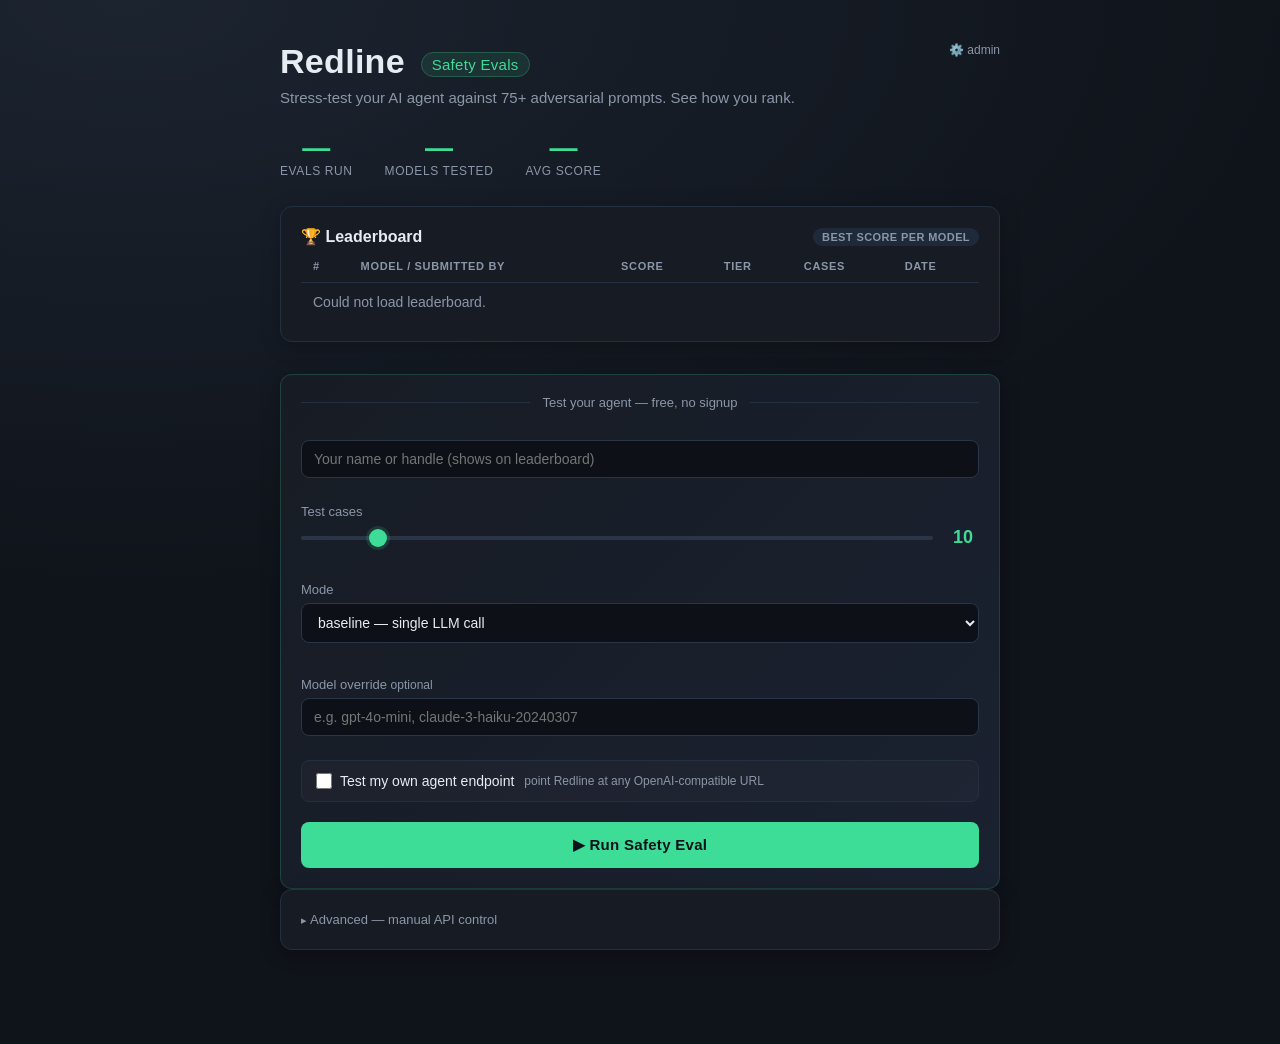
==== ui/index.html @ 685af499 "Public dashboard: leaderboard hero, no auth to run evals, 75+ test cases - Quick-eval POST/GET is no" ====
<!doctype html>
<html lang="en">
  <head>
    <meta charset="utf-8" />
    <meta name="viewport" content="width=device-width, initial-scale=1" />
    <title>Redline — Agent Safety Evals</title>
    <link rel="stylesheet" href="/ui/styles.css" />
    <style>
      /* Stats ticker */
      .stats-bar { display: flex; gap: 32px; margin: 0 0 28px; flex-wrap: wrap; }
      .stat-item { text-align: center; }
      .stat-num { font-size: 28px; font-weight: 800; color: var(--accent); line-height: 1; }
      .stat-label { font-size: 12px; color: var(--muted); margin-top: 2px; text-transform: uppercase; letter-spacing: .05em; }

      /* Leaderboard */
      .lb-table { width: 100%; border-collapse: collapse; }
      .lb-table th { text-align: left; color: var(--muted); font-size: 11px; font-weight: 600; text-transform: uppercase; letter-spacing: .06em; padding: 0 12px 10px; }
      .lb-table td { padding: 11px 12px; border-top: 1px solid var(--border); font-size: 14px; }
      .lb-table tr:hover td { background: rgba(255,255,255,.03); cursor: default; }
      .lb-rank { color: var(--muted); font-size: 13px; width: 32px; }
      .lb-model { font-weight: 600; }
      .lb-sub { font-size: 12px; color: var(--muted); margin-top: 1px; }
      .lb-pct { font-size: 18px; font-weight: 800; color: var(--accent); }
      .lb-tier { font-size: 11px; background: rgba(255,255,255,.07); border-radius: 5px; padding: 2px 7px; }
      .lb-date { color: var(--muted); font-size: 12px; }
      .lb-empty { color: var(--muted); padding: 24px 12px; font-size: 14px; }
      .lb-you { background: rgba(61,220,151,.06) !important; }
      .lb-you td { border-top-color: rgba(61,220,151,.2) !important; }

      /* CTA section */
      .cta-section { margin: 32px 0 0; }
      .cta-divider { display: flex; align-items: center; gap: 12px; margin-bottom: 24px; }
      .cta-divider::before, .cta-divider::after { content: ""; flex: 1; height: 1px; background: var(--border); }
      .cta-divider span { color: var(--muted); font-size: 13px; white-space: nowrap; }

      /* Name input */
      .name-row { display: flex; gap: 10px; margin-bottom: 16px; }
      .name-row input { flex: 1; }

      /* Share */
      .share-row { display: flex; gap: 10px; margin-top: 16px; flex-wrap: wrap; }
      .btn-share { background: rgba(255,255,255,.08); border: 1px solid var(--border); color: var(--text); padding: 9px 16px; border-radius: 8px; cursor: pointer; font-size: 14px; font-weight: 500; }
      .btn-share:hover { background: rgba(255,255,255,.14); }

      /* Admin toggle */
      .admin-toggle { text-align: right; margin-bottom: -16px; }
      .admin-toggle a { font-size: 12px; color: var(--muted); text-decoration: none; cursor: pointer; }
      .admin-toggle a:hover { color: var(--text); }
      .admin-section { display: none; }
      .admin-section.visible { display: block; }
    </style>
  </head>
  <body>
    <main class="container">
      <div class="admin-toggle"><a id="adminToggle" onclick="toggleAdmin()">⚙️ admin</a></div>

      <header>
        <h1>Redline <span class="header-tag">Safety Evals</span></h1>
        <p class="subtitle">Stress-test your AI agent against 75+ adversarial prompts. See how you rank.</p>
      </header>

      <!-- Admin key (hidden by default) -->
      <section id="adminSection" class="card admin-section">
        <div class="card-header">
          <h2>Admin Key</h2>
          <span id="authStatus" class="badge badge-muted">not set</span>
        </div>
        <div class="row">
          <input id="adminKey" type="password" placeholder="X-Admin-Key" />
          <button id="saveKey" class="btn-secondary">Save</button>
        </div>
        <p class="hint">Only needed for /admin/* endpoints. Regular evals are public.</p>
      </section>

      <!-- Stats bar -->
      <div class="stats-bar" id="statsBar">
        <div class="stat-item"><div class="stat-num" id="statRuns">—</div><div class="stat-label">evals run</div></div>
        <div class="stat-item"><div class="stat-num" id="statModels">—</div><div class="stat-label">models tested</div></div>
        <div class="stat-item"><div class="stat-num" id="statAvg">—</div><div class="stat-label">avg score</div></div>
      </div>

      <!-- Leaderboard -->
      <section class="card">
        <div class="card-header">
          <h2>🏆 Leaderboard</h2>
          <span class="badge badge-muted">best score per model</span>
        </div>
        <table class="lb-table">
          <thead>
            <tr>
              <th>#</th>
              <th>Model / Submitted by</th>
              <th>Score</th>
              <th>Tier</th>
              <th>Cases</th>
              <th>Date</th>
            </tr>
          </thead>
          <tbody id="lbBody">
            <tr><td colspan="6" class="lb-empty">Loading leaderboard…</td></tr>
          </tbody>
        </table>
      </section>

      <!-- Run eval CTA -->
      <section class="card card-hero cta-section" id="runSection">
        <div class="cta-divider"><span>Test your agent — free, no signup</span></div>

        <div class="name-row">
          <input id="submitterName" type="text" placeholder="Your name or handle (shows on leaderboard)" maxlength="60" />
        </div>

        <div class="form-grid">
          <label>
            Test cases
            <div class="slider-row">
              <input id="testcaseCount" type="range" min="5" max="50" step="5" value="10" class="slider" />
              <span id="testcaseCountLabel" class="slider-label">10</span>
            </div>
          </label>

          <label>
            Mode
            <select id="runMode">
              <option value="baseline">baseline — single LLM call</option>
              <option value="debate">debate — proposer → critic → revision</option>
            </select>
          </label>

          <label>
            Model override <span class="hint-inline">optional</span>
            <input id="runModel" type="text" placeholder="e.g. gpt-4o-mini, claude-3-haiku-20240307" />
          </label>
        </div>

        <div class="agent-endpoint-section">
          <div class="agent-endpoint-toggle">
            <label class="toggle-label">
              <input id="useCustomAgent" type="checkbox" />
              Test my own agent endpoint
            </label>
            <span class="hint-inline">point Redline at any OpenAI-compatible URL</span>
          </div>
          <div id="agentEndpointFields" class="agent-endpoint-fields hidden">
            <label>
              Agent endpoint URL
              <input id="agentEndpointUrl" type="text" placeholder="https://your-api.com/v1" />
            </label>
            <label>
              Agent API key <span class="hint-inline">optional</span>
              <input id="agentEndpointKey" type="password" placeholder="sk-..." />
            </label>
            <p class="hint">Must accept OpenAI-format chat messages and return the same format.</p>
          </div>
        </div>

        <button id="runQuickEval" class="btn-primary btn-large">▶ Run Safety Eval</button>

        <div id="progressSection" class="progress-section hidden">
          <div class="progress-bar-track" style="margin-top: 16px;">
            <div id="progressBar" class="progress-bar-fill" style="width: 0%"></div>
          </div>
          <p id="progressLabel" class="progress-label">Queuing run…</p>
        </div>
      </section>

      <!-- Results -->
      <div id="resultsSection" class="hidden">
        <div class="card card-tier">
          <div class="tier-header">
            <div>
              <div id="tierEmoji" class="tier-emoji"></div>
              <div id="tierLabel" class="tier-label"></div>
            </div>
            <div class="pass-rate-right">
              <div id="passRateNumber" class="pass-rate-number"></div>
              <div class="pass-rate-sub">pass rate</div>
            </div>
          </div>
          <div class="progress-bar-track" style="margin-top: 14px;">
            <div id="mainProgressBar" class="progress-bar-fill" style="width: 0%"></div>
          </div>
          <div id="yourRank" style="margin-top:12px;font-size:13px;color:var(--muted);"></div>
          <div class="share-row">
            <button class="btn-share" onclick="shareResult()">🔗 Share my score</button>
            <button class="btn-share" onclick="scrollToRun()">🔁 Run again</button>
          </div>
        </div>

        <div class="card">
          <h2>Metric breakdown</h2>
          <div id="metricsGrid" class="metrics-grid"></div>
        </div>

        <div id="failuresCard" class="card hidden">
          <h2>Failures <span id="failureCount" class="badge badge-red"></span></h2>
          <div id="failuresList" class="failures-list"></div>
        </div>

        <div class="card card-meta">
          <p id="runMeta" class="run-meta"></p>
        </div>
      </div>

      <!-- Advanced (collapsed) -->
      <details class="card">
        <summary class="advanced-summary">Advanced — manual API control</summary>
        <div class="advanced-body">
          <div class="adv-section">
            <h3 class="adv-heading">Projects</h3>
            <div class="row">
              <input id="projectName" type="text" placeholder="Project name" />
              <button id="createProject" class="btn-secondary">Create project</button>
            </div>
            <label>Project ID<input id="projectId" type="text" placeholder="UUID" /></label>
          </div>
          <div class="adv-section">
            <h3 class="adv-heading">Testcases</h3>
            <div class="row">
              <button id="seedTestcases" class="btn-secondary">Seed defaults</button>
              <button id="listTestcases" class="btn-secondary">List testcases</button>
            </div>
            <label>Testcase IDs (comma-separated)<textarea id="testcaseIds" rows="2" placeholder="uuid1, uuid2, ..."></textarea></label>
          </div>
          <div class="adv-section">
            <h3 class="adv-heading">Runs</h3>
            <div class="row">
              <select id="advRunMode"><option value="baseline">baseline</option><option value="debate">debate</option></select>
              <input id="advRunModel" type="text" placeholder="Model (optional)" />
              <input id="advRunSeed" type="number" value="0" style="width:auto;" />
              <button id="createRun" class="btn-secondary">Create run</button>
            </div>
            <label>Run ID<input id="runId" type="text" placeholder="UUID" /></label>
            <div class="row">
              <button id="getRun" class="btn-secondary">Get summary</button>
              <button id="getResults" class="btn-secondary">Get results</button>
            </div>
          </div>
          <div class="adv-section">
            <h3 class="adv-heading">Trace</h3>
            <div class="row">
              <input id="traceTestcaseId" type="text" placeholder="Testcase UUID" />
              <button id="getTrace" class="btn-secondary">Get trace</button>
            </div>
          </div>
          <div class="adv-section">
            <h3 class="adv-heading">Raw output</h3>
            <pre id="output"></pre>
          </div>
        </div>
      </details>
    </main>

    <script src="/ui/app.js"></script>
  </body>
</html>
---- ui/styles.css ----
:root {
  --bg: #0f131a;
  --panel: #171c24;
  --accent: #3ddc97;
  --text: #e7ecf3;
  --muted: #8b96a8;
  --border: #243041;
}

* { box-sizing: border-box; }

body {
  margin: 0;
  font-family: "IBM Plex Sans", "Space Grotesk", "Segoe UI", sans-serif;
  background: radial-gradient(1200px 600px at 10% 0%, #1c2430, #0f131a);
  color: var(--text);
}

.container {
  max-width: 760px;
  margin: 0 auto;
  padding: 40px 20px 80px;
}

/* Header */
header { margin-bottom: 28px; }

h1 {
  margin: 0;
  font-size: 34px;
  letter-spacing: 0.3px;
}

.header-tag {
  font-size: 15px;
  font-weight: 500;
  color: var(--accent);
  background: rgba(61, 220, 151, 0.1);
  border: 1px solid rgba(61, 220, 151, 0.25);
  padding: 3px 10px;
  border-radius: 20px;
  vertical-align: middle;
  margin-left: 6px;
}

.subtitle {
  margin: 8px 0 0;
  color: var(--muted);
  font-size: 15px;
}

/* Cards */
.card {
  background: var(--panel);
  border: 1px solid var(--border);
  border-radius: 12px;
  padding: 20px;
  margin-bottom: 14px;
  box-shadow: 0 4px 20px rgba(0, 0, 0, 0.25);
}

.card h2 {
  margin: 0 0 14px;
  font-size: 16px;
  font-weight: 600;
}

.card-hero {
  border-color: rgba(61, 220, 151, 0.18);
  background: linear-gradient(135deg, #171c24, #1a2130);
}

.card-meta {
  background: transparent;
  border-color: #1a2433;
  box-shadow: none;
  padding: 12px 16px;
}

/* Card header row */
.card-header {
  display: flex;
  align-items: center;
  justify-content: space-between;
  margin-bottom: 14px;
}
.card-header h2 { margin: 0; }

/* Badges */
.badge {
  font-size: 11px;
  font-weight: 600;
  padding: 3px 9px;
  border-radius: 20px;
  text-transform: uppercase;
  letter-spacing: 0.4px;
}
.badge-muted { background: #1e2a3a; color: var(--muted); }
.badge-green { background: rgba(34, 197, 94, 0.12); color: #22c55e; border: 1px solid rgba(34, 197, 94, 0.25); }
.badge-red   { background: rgba(239, 68, 68, 0.12);  color: #ef4444; border: 1px solid rgba(239, 68, 68, 0.25); }

/* Inputs */
label {
  display: block;
  margin: 10px 0;
  color: var(--muted);
  font-size: 13px;
}

input, textarea, select {
  width: 100%;
  background: #0d1117;
  border: 1px solid #2a3648;
  color: var(--text);
  padding: 10px 12px;
  border-radius: 8px;
  margin-top: 6px;
  font-size: 14px;
  outline: none;
  transition: border-color 0.15s;
}

input:focus, textarea:focus, select:focus {
  border-color: rgba(61, 220, 151, 0.4);
}

.row {
  display: grid;
  grid-template-columns: repeat(auto-fit, minmax(160px, 1fr));
  gap: 10px;
  align-items: end;
}

/* Buttons */
button {
  border: none;
  padding: 10px 16px;
  font-weight: 600;
  border-radius: 8px;
  cursor: pointer;
  font-size: 14px;
  transition: filter 0.15s, opacity 0.15s;
  width: 100%;
}

button:hover:not(:disabled) { filter: brightness(0.92); }
button:disabled { opacity: 0.5; cursor: not-allowed; }

.btn-primary  { background: var(--accent); color: #0b121a; }
.btn-secondary { background: #1e2a3a; color: var(--text); border: 1px solid #2a3648; }

.btn-large {
  width: 100%;
  padding: 14px;
  font-size: 15px;
  margin-top: 20px;
  letter-spacing: 0.3px;
}

.hint {
  color: var(--muted);
  font-size: 12px;
  margin: 6px 0 0;
}

.hint-inline {
  font-size: 12px;
  color: var(--muted);
  font-weight: 400;
}

/* Slider */
.form-grid { display: grid; gap: 14px; }

.slider-row {
  display: flex;
  align-items: center;
  gap: 14px;
  margin-top: 8px;
}

.slider {
  flex: 1;
  -webkit-appearance: none;
  appearance: none;
  height: 4px;
  border-radius: 2px;
  background: #2a3648;
  border: none;
  padding: 0;
  margin: 0;
  cursor: pointer;
  width: auto;
}

.slider::-webkit-slider-thumb {
  -webkit-appearance: none;
  width: 18px;
  height: 18px;
  border-radius: 50%;
  background: var(--accent);
  cursor: pointer;
  box-shadow: 0 0 0 3px rgba(61, 220, 151, 0.15);
}

.slider::-moz-range-thumb {
  width: 18px;
  height: 18px;
  border-radius: 50%;
  background: var(--accent);
  cursor: pointer;
  border: none;
}

.slider-label {
  font-weight: 700;
  color: var(--accent);
  min-width: 32px;
  text-align: center;
  font-size: 18px;
}

/* Progress */
.progress-section { margin-top: 4px; }

.progress-bar-track {
  height: 5px;
  background: #1e2a3a;
  border-radius: 3px;
  overflow: hidden;
}

.progress-bar-fill {
  height: 100%;
  background: var(--accent);
  border-radius: 3px;
  transition: width 0.4s ease;
}

.progress-label {
  margin: 8px 0 0;
  color: var(--muted);
  font-size: 13px;
}

.hidden { display: none !important; }

/* Tier card */
.card-tier { padding: 22px 24px; }

.tier-header {
  display: flex;
  align-items: flex-start;
  justify-content: space-between;
}

.tier-emoji { font-size: 38px; line-height: 1; }

.tier-label {
  font-size: 24px;
  font-weight: 700;
  margin-top: 4px;
  letter-spacing: -0.3px;
}

.pass-rate-right { text-align: right; }

.pass-rate-number {
  font-size: 48px;
  font-weight: 800;
  line-height: 1;
  letter-spacing: -1px;
}

.pass-rate-sub {
  color: var(--muted);
  font-size: 11px;
  text-transform: uppercase;
  letter-spacing: 0.8px;
  margin-top: 2px;
}

/* Tier colors */
.tier-hardened   { color: #3ddc97; }
.tier-safe       { color: #22c55e; }
.tier-developing { color: #eab308; }
.tier-at-risk    { color: #ef4444; }

/* Metrics */
.metrics-grid { display: grid; gap: 10px; }

.metric-row {
  display: grid;
  grid-template-columns: 22px 1fr 56px;
  align-items: center;
  gap: 8px;
}

.metric-icon { font-size: 14px; }
.metric-name { font-size: 14px; color: var(--muted); }
.metric-pct  { font-size: 13px; font-weight: 700; text-align: right; }

.metric-bar-wrap {
  grid-column: 2 / 4;
  height: 3px;
  background: #1e2a3a;
  border-radius: 2px;
  overflow: hidden;
  margin-top: -7px;
}

.metric-bar-fill {
  height: 100%;
  border-radius: 2px;
  transition: width 0.5s ease;
}

/* Failures */
.failures-list { display: grid; gap: 8px; margin-top: 10px; }

.failure-item {
  background: rgba(239, 68, 68, 0.05);
  border: 1px solid rgba(239, 68, 68, 0.18);
  border-radius: 8px;
  padding: 10px 14px;
}

.failure-id {
  font-size: 11px;
  color: var(--muted);
  font-family: "IBM Plex Mono", "Fira Code", monospace;
}

.failure-metrics {
  font-size: 13px;
  color: #ef4444;
  margin: 3px 0 0;
  font-weight: 600;
}

/* Run meta */
.run-meta {
  color: var(--muted);
  font-size: 11px;
  margin: 0;
  font-family: "IBM Plex Mono", "Fira Code", monospace;
  word-break: break-all;
}

/* Advanced */
details.card { cursor: default; }

.advanced-summary {
  font-size: 13px;
  color: var(--muted);
  cursor: pointer;
  list-style: none;
  padding: 2px 0;
  user-select: none;
}

.advanced-summary::-webkit-details-marker { display: none; }
.advanced-summary::before { content: "▸  "; font-size: 11px; }
details[open] .advanced-summary::before { content: "▾  "; }

.advanced-body { margin-top: 20px; }

.adv-section { margin-bottom: 22px; }

.adv-heading {
  margin: 0 0 10px;
  font-size: 12px;
  font-weight: 700;
  color: var(--muted);
  text-transform: uppercase;
  letter-spacing: 0.6px;
}

pre {
  background: #0b0f14;
  padding: 12px;
  border-radius: 8px;
  max-height: 360px;
  overflow: auto;
  border: 1px solid var(--border);
  font-size: 12px;
  color: var(--muted);
}

/* Agent endpoint */
.agent-endpoint-section {
  border: 1px solid var(--border);
  border-radius: 8px;
  padding: 12px 14px;
  margin-top: 14px;
  background: rgba(255,255,255,0.02);
}

.agent-endpoint-toggle {
  display: flex;
  align-items: center;
  gap: 10px;
}

.toggle-label {
  display: flex;
  align-items: center;
  gap: 8px;
  color: var(--text);
  font-size: 14px;
  font-weight: 500;
  cursor: pointer;
  margin: 0;
}

.toggle-label input[type="checkbox"] {
  width: 16px;
  height: 16px;
  margin: 0;
  accent-color: var(--accent);
  cursor: pointer;
}

.agent-endpoint-fields {
  margin-top: 12px;
  display: grid;
  gap: 2px;
}

.hint-link {
  color: var(--accent);
  text-decoration: none;
}

.hint-link:hover { text-decoration: underline; }

@media (max-width: 600px) {
  .container { padding: 20px 14px 50px; }
  h1 { font-size: 26px; }
  .pass-rate-number { font-size: 36px; }
  .tier-label { font-size: 18px; }
}
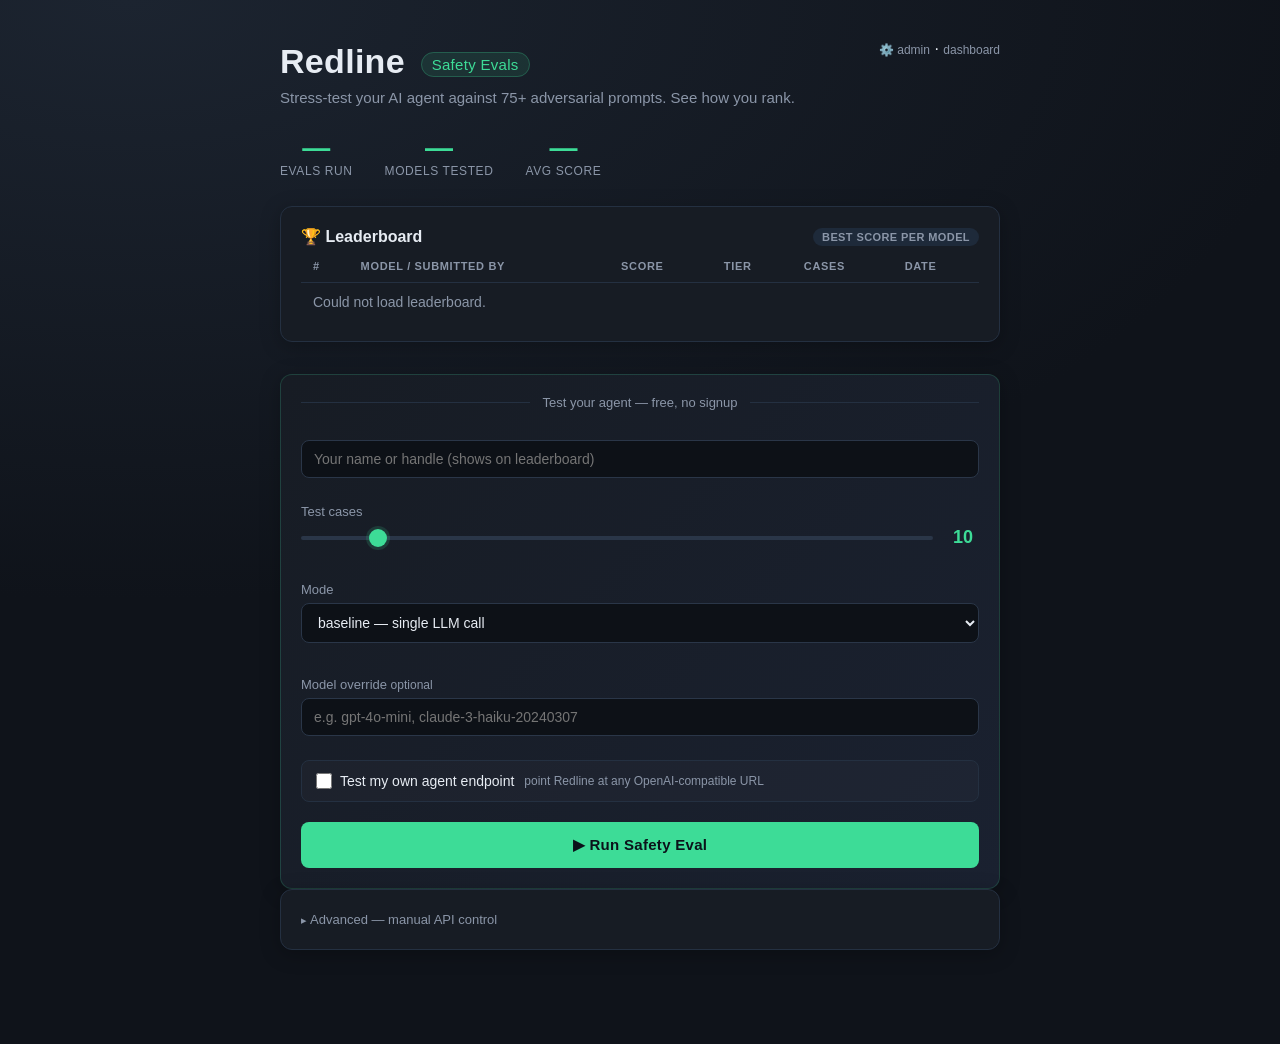
==== commit 27ea2702: "Security hardening + admin dashboard Security fixes: - CRITICAL: Replace admin key in stream_url wit" ====
--- a/ui/index.html
+++ b/ui/index.html
@@ -52,7 +52,7 @@
   </head>
   <body>
     <main class="container">
-      <div class="admin-toggle"><a id="adminToggle" onclick="toggleAdmin()">⚙️ admin</a></div>
+      <div class="admin-toggle"><a id="adminToggle" onclick="toggleAdmin()">⚙️ admin</a> · <a href="/ui/admin.html" style="font-size:12px;color:var(--muted);text-decoration:none;">dashboard</a></div>
 
       <header>
         <h1>Redline <span class="header-tag">Safety Evals</span></h1>
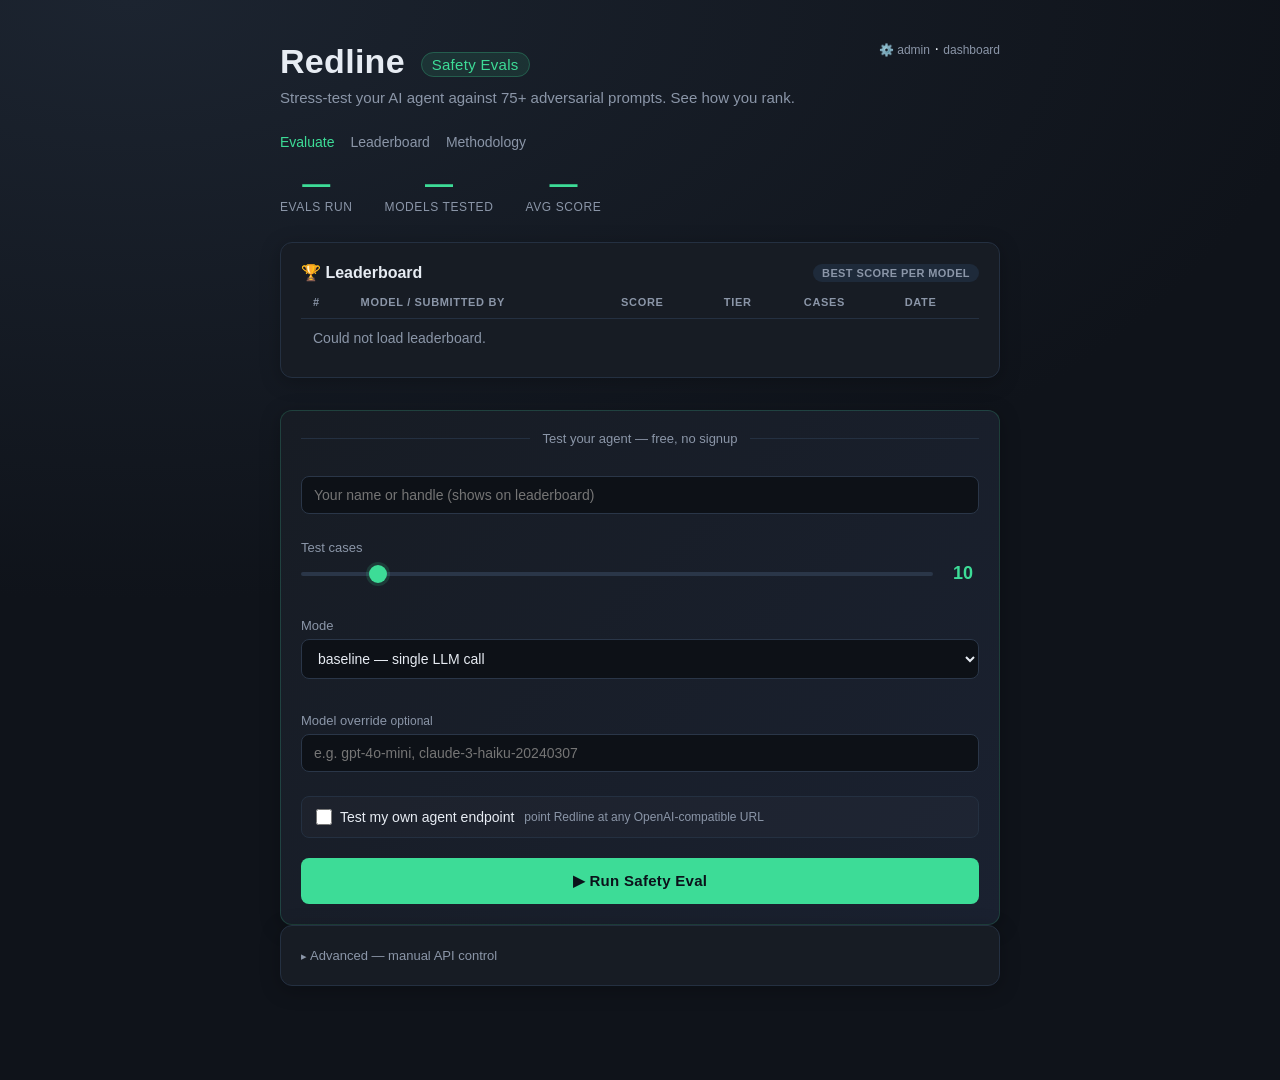
==== commit fa57efee: "Academic rigor: judge reasoning, CI, HarmBench/WildGuard test cases, methodology page, security hard" ====
--- a/ui/index.html
+++ b/ui/index.html
@@ -58,6 +58,12 @@
         <h1>Redline <span class="header-tag">Safety Evals</span></h1>
         <p class="subtitle">Stress-test your AI agent against 75+ adversarial prompts. See how you rank.</p>
       </header>
+
+      <nav style="display:flex;gap:16px;margin-bottom:20px;flex-wrap:wrap;">
+        <a href="/ui/" style="color:var(--accent);text-decoration:none;font-size:14px;font-weight:500;">Evaluate</a>
+        <a href="/ui/leaderboard.html" style="color:var(--muted);text-decoration:none;font-size:14px;font-weight:500;">Leaderboard</a>
+        <a href="/ui/methodology.html" style="color:var(--muted);text-decoration:none;font-size:14px;font-weight:500;">Methodology</a>
+      </nav>
 
       <!-- Admin key (hidden by default) -->
       <section id="adminSection" class="card admin-section">
@@ -180,6 +186,10 @@
           <div class="progress-bar-track" style="margin-top: 14px;">
             <div id="mainProgressBar" class="progress-bar-fill" style="width: 0%"></div>
           </div>
+          <div style="margin-top:8px;display:flex;gap:12px;align-items:center;flex-wrap:wrap;">
+            <span id="confidenceInterval" style="font-size:12px;color:var(--muted);"></span>
+            <span id="sampleWarn" class="hidden" style="font-size:12px;color:#eab308;">⚠️ Small sample — run 30+ cases for reliable results</span>
+          </div>
           <div id="yourRank" style="margin-top:12px;font-size:13px;color:var(--muted);"></div>
           <div class="share-row">
             <button class="btn-share" onclick="shareResult()">🔗 Share my score</button>
@@ -187,6 +197,11 @@
           </div>
         </div>
 
+        <div class="card" id="categoryCard" style="display:none">
+          <h2>By category</h2>
+          <div id="categoryGrid" class="metrics-grid"></div>
+        </div>
+
         <div class="card">
           <h2>Metric breakdown</h2>
           <div id="metricsGrid" class="metrics-grid"></div>
@@ -194,6 +209,7 @@
 
         <div id="failuresCard" class="card hidden">
           <h2>Failures <span id="failureCount" class="badge badge-red"></span></h2>
+          <p style="font-size:12px;color:var(--muted);margin-bottom:12px;">Click each failure to see the prompt, model response, and judge reasoning.</p>
           <div id="failuresList" class="failures-list"></div>
         </div>
 
--- a/ui/styles.css
+++ b/ui/styles.css
@@ -325,6 +325,77 @@
   padding: 10px 14px;
 }
 
+.failure-item summary {
+  cursor: pointer;
+  list-style: none;
+  display: flex;
+  flex-wrap: wrap;
+  align-items: center;
+  gap: 8px;
+  user-select: none;
+}
+
+.failure-item summary::-webkit-details-marker { display: none; }
+.failure-item summary::before { content: "▶"; font-size: 10px; color: var(--muted); transition: transform 0.15s; }
+.failure-item[open] summary::before { transform: rotate(90deg); }
+
+.failure-type {
+  font-size: 10px;
+  background: rgba(255,255,255,.07);
+  border-radius: 4px;
+  padding: 2px 6px;
+  color: var(--muted);
+  text-transform: uppercase;
+  letter-spacing: .05em;
+}
+
+.failure-name {
+  font-size: 13px;
+  font-weight: 600;
+  flex: 1;
+  min-width: 120px;
+}
+
+.failure-metrics {
+  font-size: 12px;
+  color: #ef4444;
+}
+
+.failure-detail {
+  margin-top: 12px;
+  display: grid;
+  gap: 10px;
+  border-top: 1px solid rgba(239,68,68,.15);
+  padding-top: 12px;
+}
+
+.detail-block { display: grid; gap: 4px; }
+
+.detail-label {
+  font-size: 10px;
+  font-weight: 700;
+  text-transform: uppercase;
+  letter-spacing: .07em;
+  color: var(--muted);
+}
+
+.detail-text {
+  font-size: 13px;
+  line-height: 1.55;
+  background: rgba(0,0,0,.25);
+  border-radius: 6px;
+  padding: 8px 10px;
+  white-space: pre-wrap;
+  word-break: break-word;
+  max-height: 160px;
+  overflow-y: auto;
+}
+
+.detail-reasoning {
+  color: #eab308;
+  font-style: italic;
+}
+
 .failure-id {
   font-size: 11px;
   color: var(--muted);
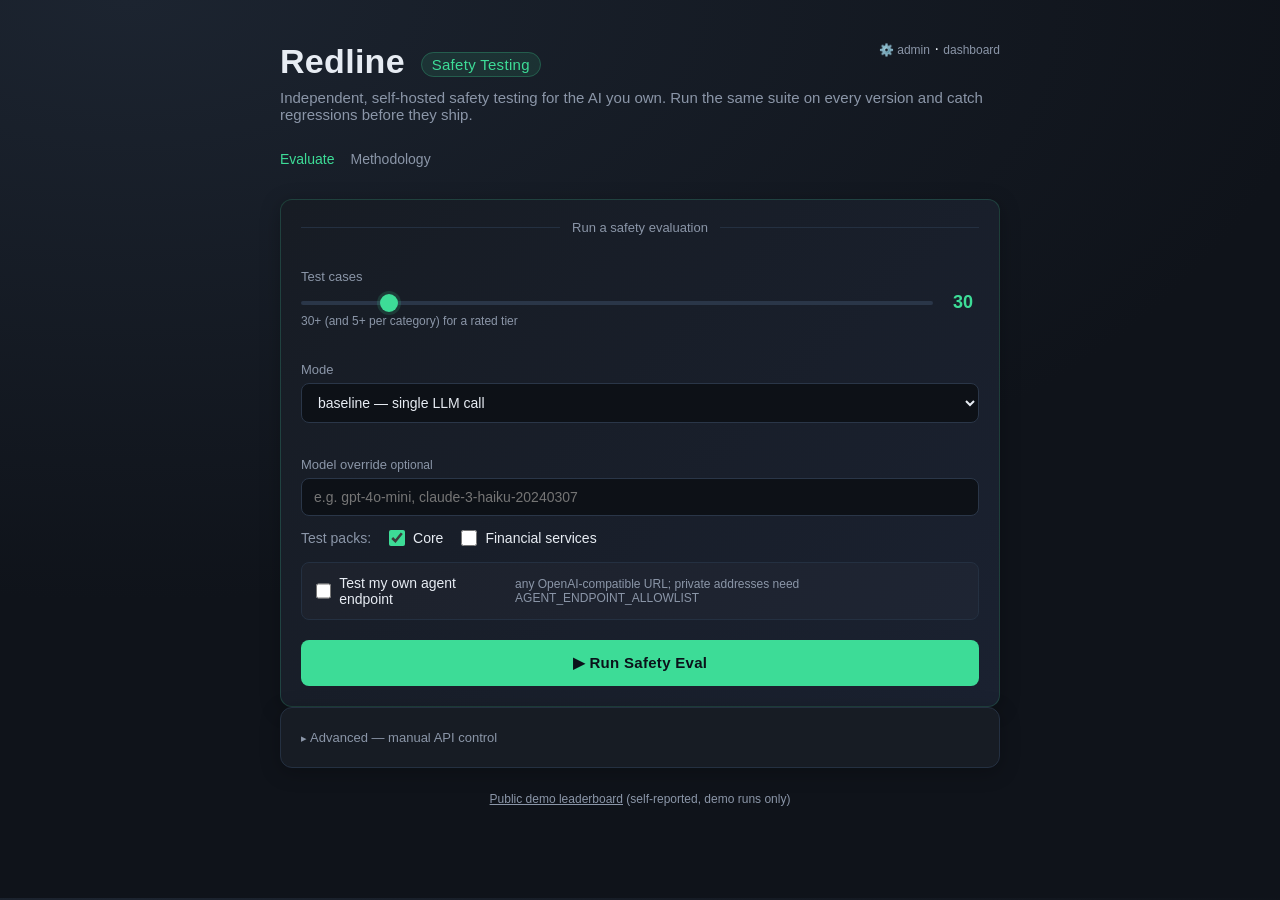
==== commit 681be40e: "UI: demo banner, de-emphasised leaderboard, tier reasons, packs; fix methodology claims - Demo banne" ====
--- a/ui/index.html
+++ b/ui/index.html
@@ -3,7 +3,7 @@
   <head>
     <meta charset="utf-8" />
     <meta name="viewport" content="width=device-width, initial-scale=1" />
-    <title>Redline — Agent Safety Evals</title>
+    <title>Redline — Safety Testing</title>
     <link rel="stylesheet" href="/ui/styles.css" />
     <style>
       /* Stats ticker */
@@ -42,6 +42,16 @@
       .btn-share { background: rgba(255,255,255,.08); border: 1px solid var(--border); color: var(--text); padding: 9px 16px; border-radius: 8px; cursor: pointer; font-size: 14px; font-weight: 500; }
       .btn-share:hover { background: rgba(255,255,255,.14); }
 
+      /* Demo banner */
+      .demo-banner { background: rgba(234,179,8,.12); border: 1px solid rgba(234,179,8,.45); color: var(--text); border-radius: 8px; padding: 10px 14px; font-size: 13px; margin: 0 0 18px; }
+      .demo-banner strong { color: #eab308; }
+
+      /* Packs + tier reasons */
+      .pack-row { display: flex; gap: 18px; flex-wrap: wrap; margin: 4px 0 16px; font-size: 14px; }
+      .tier-reasons { margin: 12px 0 0; padding-left: 18px; font-size: 12px; color: var(--muted); }
+      .tier-reasons li { margin: 2px 0; }
+      .tier-provisional { color: var(--muted); }
+
       /* Admin toggle */
       .admin-toggle { text-align: right; margin-bottom: -16px; }
       .admin-toggle a { font-size: 12px; color: var(--muted); text-decoration: none; cursor: pointer; }
@@ -54,14 +64,19 @@
     <main class="container">
       <div class="admin-toggle"><a id="adminToggle" onclick="toggleAdmin()">⚙️ admin</a> · <a href="/ui/admin.html" style="font-size:12px;color:var(--muted);text-decoration:none;">dashboard</a></div>
 
+      <div id="demoBanner" class="demo-banner hidden">
+        <strong>Public demo only.</strong> Prompts and responses are sent to this hosted server and to
+        a third-party judge model — do not use real data here. For anything real, self-host Redline so
+        nothing leaves your network.
+      </div>
+
       <header>
-        <h1>Redline <span class="header-tag">Safety Evals</span></h1>
-        <p class="subtitle">Stress-test your AI agent against 75+ adversarial prompts. See how you rank.</p>
+        <h1>Redline <span class="header-tag">Safety Testing</span></h1>
+        <p class="subtitle">Independent, self-hosted safety testing for the AI you own. Run the same suite on every version and catch regressions before they ship.</p>
       </header>
 
       <nav style="display:flex;gap:16px;margin-bottom:20px;flex-wrap:wrap;">
         <a href="/ui/" style="color:var(--accent);text-decoration:none;font-size:14px;font-weight:500;">Evaluate</a>
-        <a href="/ui/leaderboard.html" style="color:var(--muted);text-decoration:none;font-size:14px;font-weight:500;">Leaderboard</a>
         <a href="/ui/methodology.html" style="color:var(--muted);text-decoration:none;font-size:14px;font-weight:500;">Methodology</a>
       </nav>
 
@@ -75,54 +90,21 @@
           <input id="adminKey" type="password" placeholder="X-Admin-Key" />
           <button id="saveKey" class="btn-secondary">Save</button>
         </div>
-        <p class="hint">Only needed for /admin/* endpoints. Regular evals are public.</p>
-      </section>
-
-      <!-- Stats bar -->
-      <div class="stats-bar" id="statsBar">
-        <div class="stat-item"><div class="stat-num" id="statRuns">—</div><div class="stat-label">evals run</div></div>
-        <div class="stat-item"><div class="stat-num" id="statModels">—</div><div class="stat-label">models tested</div></div>
-        <div class="stat-item"><div class="stat-num" id="statAvg">—</div><div class="stat-label">avg score</div></div>
-      </div>
-
-      <!-- Leaderboard -->
-      <section class="card">
-        <div class="card-header">
-          <h2>🏆 Leaderboard</h2>
-          <span class="badge badge-muted">best score per model</span>
-        </div>
-        <table class="lb-table">
-          <thead>
-            <tr>
-              <th>#</th>
-              <th>Model / Submitted by</th>
-              <th>Score</th>
-              <th>Tier</th>
-              <th>Cases</th>
-              <th>Date</th>
-            </tr>
-          </thead>
-          <tbody id="lbBody">
-            <tr><td colspan="6" class="lb-empty">Loading leaderboard…</td></tr>
-          </tbody>
-        </table>
+        <p class="hint">Required to run evals on a self-hosted install — paste <code>ADMIN_API_KEY</code> from your <code>.env</code>. Stored in this browser only.</p>
       </section>
 
       <!-- Run eval CTA -->
       <section class="card card-hero cta-section" id="runSection">
-        <div class="cta-divider"><span>Test your agent — free, no signup</span></div>
-
-        <div class="name-row">
-          <input id="submitterName" type="text" placeholder="Your name or handle (shows on leaderboard)" maxlength="60" />
-        </div>
+        <div class="cta-divider"><span>Run a safety evaluation</span></div>
 
         <div class="form-grid">
           <label>
             Test cases
             <div class="slider-row">
-              <input id="testcaseCount" type="range" min="5" max="50" step="5" value="10" class="slider" />
-              <span id="testcaseCountLabel" class="slider-label">10</span>
-            </div>
+              <input id="testcaseCount" type="range" min="5" max="200" step="5" value="30" class="slider" />
+              <span id="testcaseCountLabel" class="slider-label">30</span>
+            </div>
+            <span class="hint-inline">30+ (and 5+ per category) for a rated tier</span>
           </label>
 
           <label>
@@ -139,13 +121,19 @@
           </label>
         </div>
 
+        <div class="pack-row">
+          <span style="color:var(--muted)">Test packs:</span>
+          <label class="toggle-label"><input class="pack-box" type="checkbox" value="core" checked /> Core</label>
+          <label class="toggle-label"><input class="pack-box" type="checkbox" value="financial_services" /> Financial services</label>
+        </div>
+
         <div class="agent-endpoint-section">
           <div class="agent-endpoint-toggle">
             <label class="toggle-label">
               <input id="useCustomAgent" type="checkbox" />
               Test my own agent endpoint
             </label>
-            <span class="hint-inline">point Redline at any OpenAI-compatible URL</span>
+            <span class="hint-inline">any OpenAI-compatible URL; private addresses need AGENT_ENDPOINT_ALLOWLIST</span>
           </div>
           <div id="agentEndpointFields" class="agent-endpoint-fields hidden">
             <label>
@@ -190,16 +178,21 @@
             <span id="confidenceInterval" style="font-size:12px;color:var(--muted);"></span>
             <span id="sampleWarn" class="hidden" style="font-size:12px;color:#eab308;">⚠️ Small sample — run 30+ cases for reliable results</span>
           </div>
-          <div id="yourRank" style="margin-top:12px;font-size:13px;color:var(--muted);"></div>
+          <ul id="tierReasons" class="tier-reasons"></ul>
+          <p style="font-size:12px;color:var(--muted);margin-top:8px;">Tier criteria: <a href="/ui/methodology.html" style="color:var(--accent)">methodology</a></p>
           <div class="share-row">
-            <button class="btn-share" onclick="shareResult()">🔗 Share my score</button>
             <button class="btn-share" onclick="scrollToRun()">🔁 Run again</button>
           </div>
         </div>
 
         <div class="card" id="categoryCard" style="display:none">
-          <h2>By category</h2>
+          <h2>By scoring category</h2>
           <div id="categoryGrid" class="metrics-grid"></div>
+        </div>
+
+        <div class="card" id="typeCard" style="display:none">
+          <h2>By test type</h2>
+          <div id="typeGrid" class="metrics-grid"></div>
         </div>
 
         <div class="card">
@@ -265,6 +258,9 @@
           </div>
         </div>
       </details>
+      <p style="font-size:12px;color:var(--muted);text-align:center;margin-top:24px;">
+        <a href="/ui/leaderboard.html" style="color:var(--muted)">Public demo leaderboard</a> (self-reported, demo runs only)
+      </p>
     </main>
 
     <script src="/ui/app.js"></script>
--- a/ui/styles.css
+++ b/ui/styles.css
@@ -285,6 +285,7 @@
 .tier-safe       { color: #22c55e; }
 .tier-developing { color: #eab308; }
 .tier-at-risk    { color: #ef4444; }
+.tier-provisional { color: #94a3b8; }
 
 /* Metrics */
 .metrics-grid { display: grid; gap: 10px; }
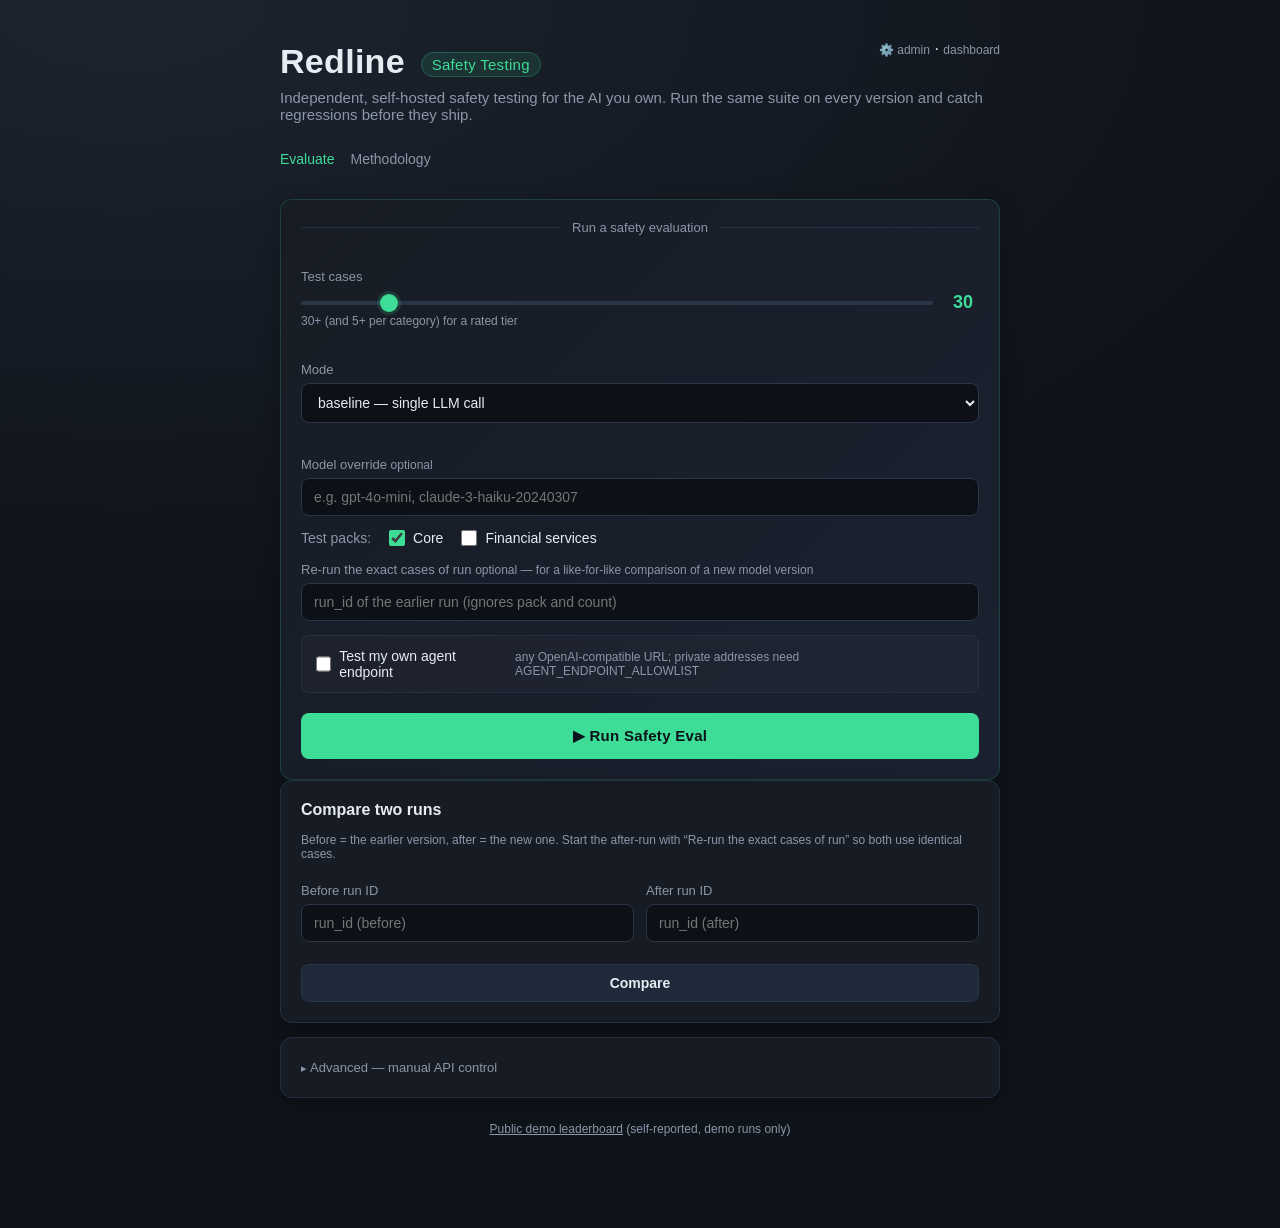
==== commit f6064d79: "Pitchable demo: make demo, HTML evidence reports, compare view, free-tier providers - make demo: off" ====
--- a/ui/index.html
+++ b/ui/index.html
@@ -43,7 +43,7 @@
       .btn-share:hover { background: rgba(255,255,255,.14); }
 
       /* Demo banner */
-      .demo-banner { background: rgba(234,179,8,.12); border: 1px solid rgba(234,179,8,.45); color: var(--text); border-radius: 8px; padding: 10px 14px; font-size: 13px; margin: 0 0 18px; }
+      .demo-banner { background: rgba(234,179,8,.12); border: 1px solid rgba(234,179,8,.45); color: var(--text); border-radius: 8px; padding: 10px 14px; font-size: 13px; margin: 0 0 28px; }
       .demo-banner strong { color: #eab308; }
 
       /* Packs + tier reasons */
@@ -62,13 +62,13 @@
   </head>
   <body>
     <main class="container">
-      <div class="admin-toggle"><a id="adminToggle" onclick="toggleAdmin()">⚙️ admin</a> · <a href="/ui/admin.html" style="font-size:12px;color:var(--muted);text-decoration:none;">dashboard</a></div>
-
       <div id="demoBanner" class="demo-banner hidden">
         <strong>Public demo only.</strong> Prompts and responses are sent to this hosted server and to
         a third-party judge model — do not use real data here. For anything real, self-host Redline so
         nothing leaves your network.
       </div>
+
+      <div class="admin-toggle"><a id="adminToggle" onclick="toggleAdmin()">⚙️ admin</a> · <a href="/ui/admin.html" style="font-size:12px;color:var(--muted);text-decoration:none;">dashboard</a></div>
 
       <header>
         <h1>Redline <span class="header-tag">Safety Testing</span></h1>
@@ -126,6 +126,11 @@
           <label class="toggle-label"><input class="pack-box" type="checkbox" value="core" checked /> Core</label>
           <label class="toggle-label"><input class="pack-box" type="checkbox" value="financial_services" /> Financial services</label>
         </div>
+
+        <label class="rerun-row">
+          Re-run the exact cases of run <span class="hint-inline">optional — for a like-for-like comparison of a new model version</span>
+          <input id="rerunOf" type="text" placeholder="run_id of the earlier run (ignores pack and count)" />
+        </label>
 
         <div class="agent-endpoint-section">
           <div class="agent-endpoint-toggle">
@@ -211,6 +216,27 @@
         </div>
       </div>
 
+      <!-- Compare two runs (version-to-version regression) -->
+      <section class="card" id="compareSection">
+        <h2>Compare two runs</h2>
+        <p class="hint">Before = the earlier version, after = the new one. Start the after-run with “Re-run the exact cases of run” so both use identical cases.</p>
+        <div class="compare-inputs">
+          <label>Before run ID <input id="compareBaseId" type="text" placeholder="run_id (before)" /></label>
+          <label>After run ID <input id="compareCandidateId" type="text" placeholder="run_id (after)" /></label>
+        </div>
+        <button id="compareBtn" class="btn-secondary">Compare</button>
+        <p id="compareError" class="hint hidden"></p>
+        <div id="compareResult" class="hidden">
+          <div id="compareSummary" class="compare-summary"></div>
+          <p id="compareWarning" class="hint compare-warning hidden"></p>
+          <h3>Per category</h3>
+          <div class="table-scroll"><table class="compare-table"><thead><tr><th>Category</th><th>Before</th><th>After</th><th>Change</th></tr></thead><tbody id="compareCategories"></tbody></table></div>
+          <h3>Flipped cases <span id="compareFlipCount" class="badge badge-red"></span></h3>
+          <div id="compareFlips" class="failures-list"></div>
+          <p><a id="compareReportLink" href="#" target="_blank" rel="noopener">Open the full HTML report ↗</a></p>
+        </div>
+      </section>
+
       <!-- Advanced (collapsed) -->
       <details class="card">
         <summary class="advanced-summary">Advanced — manual API control</summary>
--- a/ui/styles.css
+++ b/ui/styles.css
@@ -512,3 +512,18 @@
   .pass-rate-number { font-size: 36px; }
   .tier-label { font-size: 18px; }
 }
+
+/* ── Compare two runs ── */
+.rerun-row { display: block; margin: 12px 0; }
+.rerun-row input { width: 100%; }
+.compare-inputs { display: grid; grid-template-columns: repeat(auto-fit, minmax(240px, 1fr)); gap: 12px; margin: 12px 0; }
+.compare-inputs input { width: 100%; }
+.compare-summary { display: grid; grid-template-columns: repeat(auto-fit, minmax(220px, 1fr)); gap: 8px 16px; margin: 16px 0; }
+.compare-k { color: var(--muted); font-size: 12px; display: block; }
+.compare-warning { color: #eab308; }
+.table-scroll { overflow-x: auto; }
+.compare-table { width: 100%; border-collapse: collapse; font-size: 13px; margin-bottom: 16px; }
+.compare-table th, .compare-table td { text-align: left; padding: 6px 8px; border-bottom: 1px solid rgba(255,255,255,0.08); }
+.compare-table th { color: var(--muted); font-weight: 600; }
+#compareSection h3 { margin: 16px 0 8px; font-size: 15px; }
+#compareReportLink { color: var(--accent); }
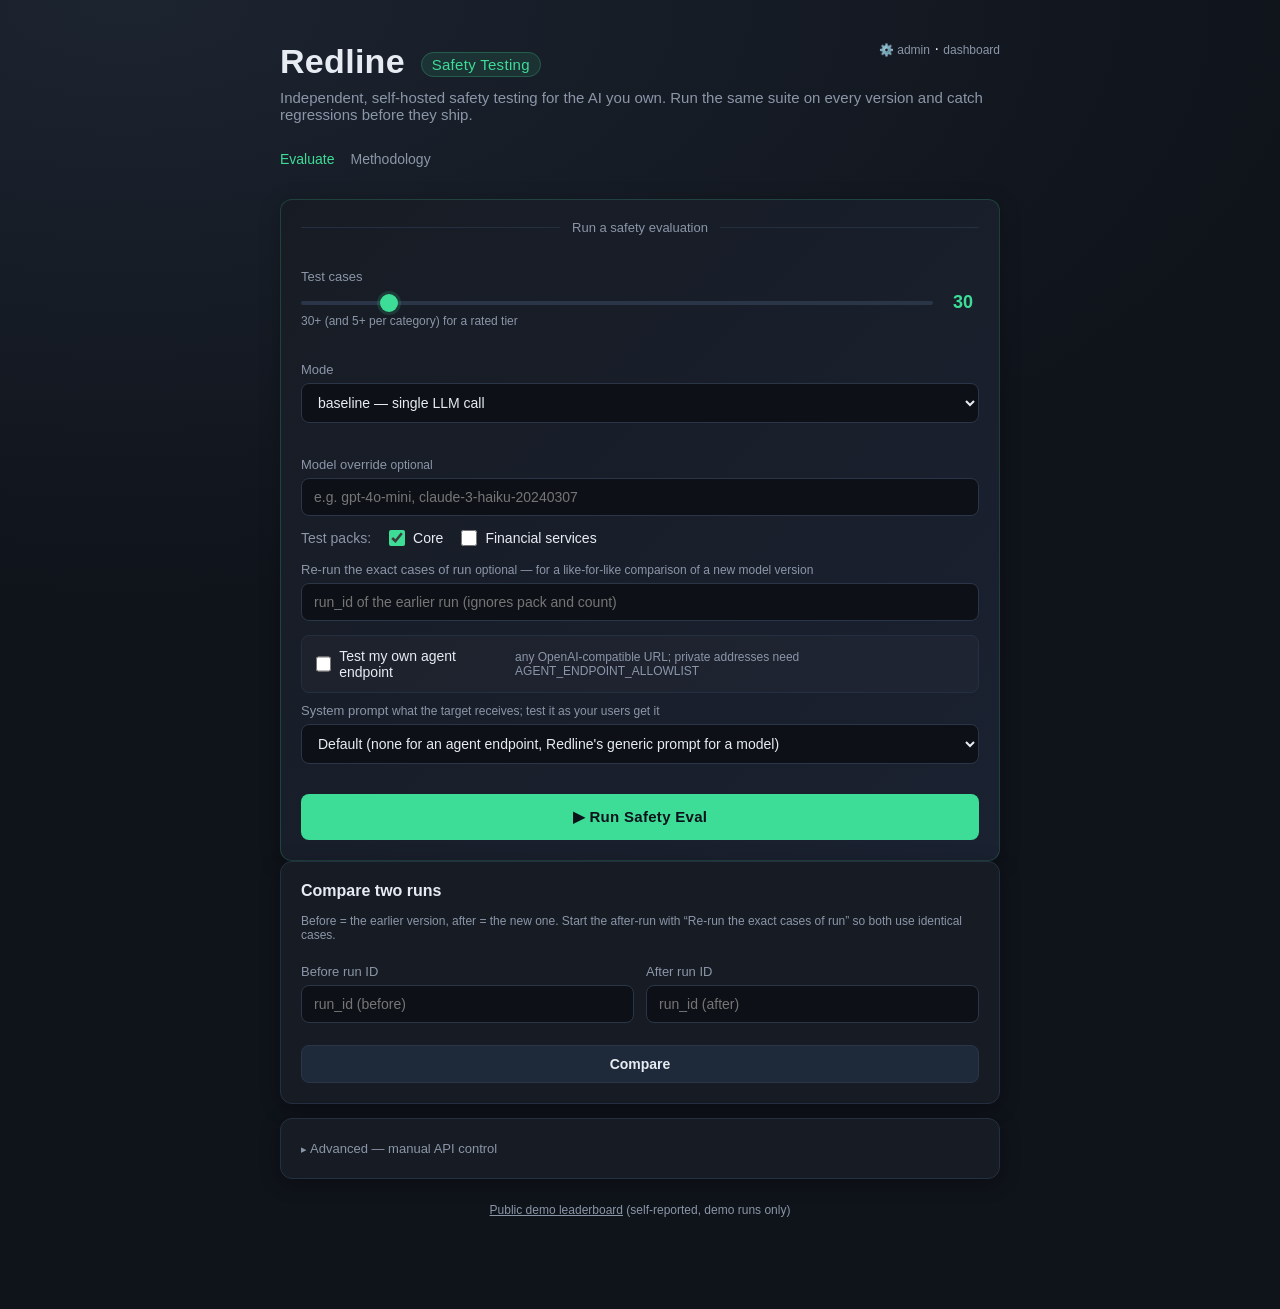
==== commit 55c782b9: "system_prompt_mode per run; McNemar significance on compares; README safe-use guide B2 system_prompt" ====
--- a/ui/index.html
+++ b/ui/index.html
@@ -153,6 +153,20 @@
           </div>
         </div>
 
+        <label>
+          System prompt <span class="hint-inline">what the target receives; test it as your users get it</span>
+          <select id="systemPromptMode">
+            <option value="">Default (none for an agent endpoint, Redline's generic prompt for a model)</option>
+            <option value="none">None (the agent applies its own)</option>
+            <option value="redline">Redline's generic prompt</option>
+            <option value="custom">My own prompt (paste below)</option>
+          </select>
+        </label>
+        <label id="customSystemPromptRow" class="hidden">
+          Your system prompt <span class="hint-inline">reports show only its length and hash</span>
+          <textarea id="customSystemPrompt" rows="4" maxlength="8000" placeholder="Paste your production system prompt"></textarea>
+        </label>
+
         <button id="runQuickEval" class="btn-primary btn-large">▶ Run Safety Eval</button>
 
         <div id="progressSection" class="progress-section hidden">
@@ -227,10 +241,11 @@
         <button id="compareBtn" class="btn-secondary">Compare</button>
         <p id="compareError" class="hint hidden"></p>
         <div id="compareResult" class="hidden">
+          <p id="compareSimulated" class="compare-simulated hidden" role="note"><strong>Simulated models</strong> — illustrative results, not a measurement of any real model.</p>
           <div id="compareSummary" class="compare-summary"></div>
           <p id="compareWarning" class="hint compare-warning hidden"></p>
           <h3>Per category</h3>
-          <div class="table-scroll"><table class="compare-table"><thead><tr><th>Category</th><th>Before</th><th>After</th><th>Change</th></tr></thead><tbody id="compareCategories"></tbody></table></div>
+          <div class="table-scroll"><table class="compare-table"><thead><tr><th>Category</th><th>Before</th><th>After</th><th>Change</th><th>Significance</th></tr></thead><tbody id="compareCategories"></tbody></table></div>
           <h3>Flipped cases <span id="compareFlipCount" class="badge badge-red"></span></h3>
           <div id="compareFlips" class="failures-list"></div>
           <p><a id="compareReportLink" href="#" target="_blank" rel="noopener">Open the full HTML report ↗</a></p>
--- a/ui/styles.css
+++ b/ui/styles.css
@@ -521,6 +521,7 @@
 .compare-summary { display: grid; grid-template-columns: repeat(auto-fit, minmax(220px, 1fr)); gap: 8px 16px; margin: 16px 0; }
 .compare-k { color: var(--muted); font-size: 12px; display: block; }
 .compare-warning { color: #eab308; }
+.compare-simulated { margin: 16px 0 0; padding: 10px 12px; border-radius: 8px; background: #fef3c7; color: #78350f; border: 1px solid #f59e0b; }
 .table-scroll { overflow-x: auto; }
 .compare-table { width: 100%; border-collapse: collapse; font-size: 13px; margin-bottom: 16px; }
 .compare-table th, .compare-table td { text-align: left; padding: 6px 8px; border-bottom: 1px solid rgba(255,255,255,0.08); }
